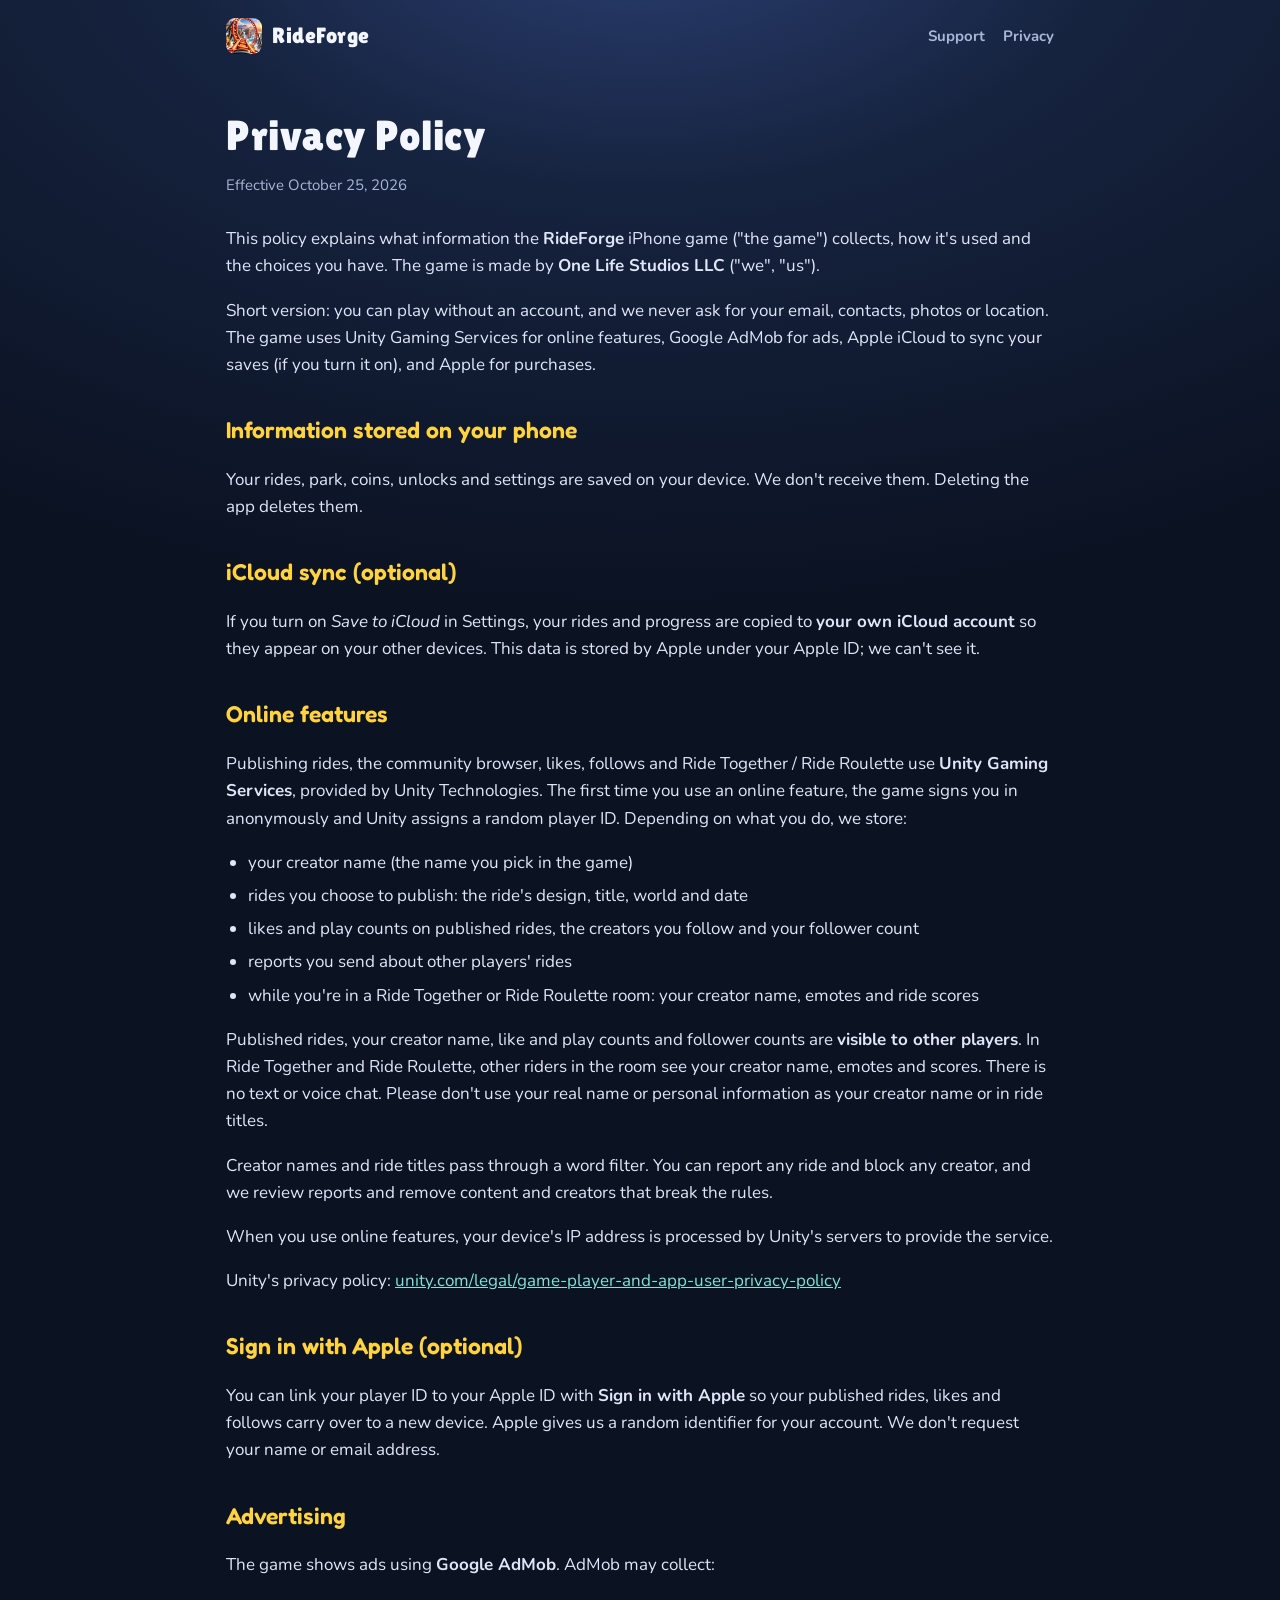
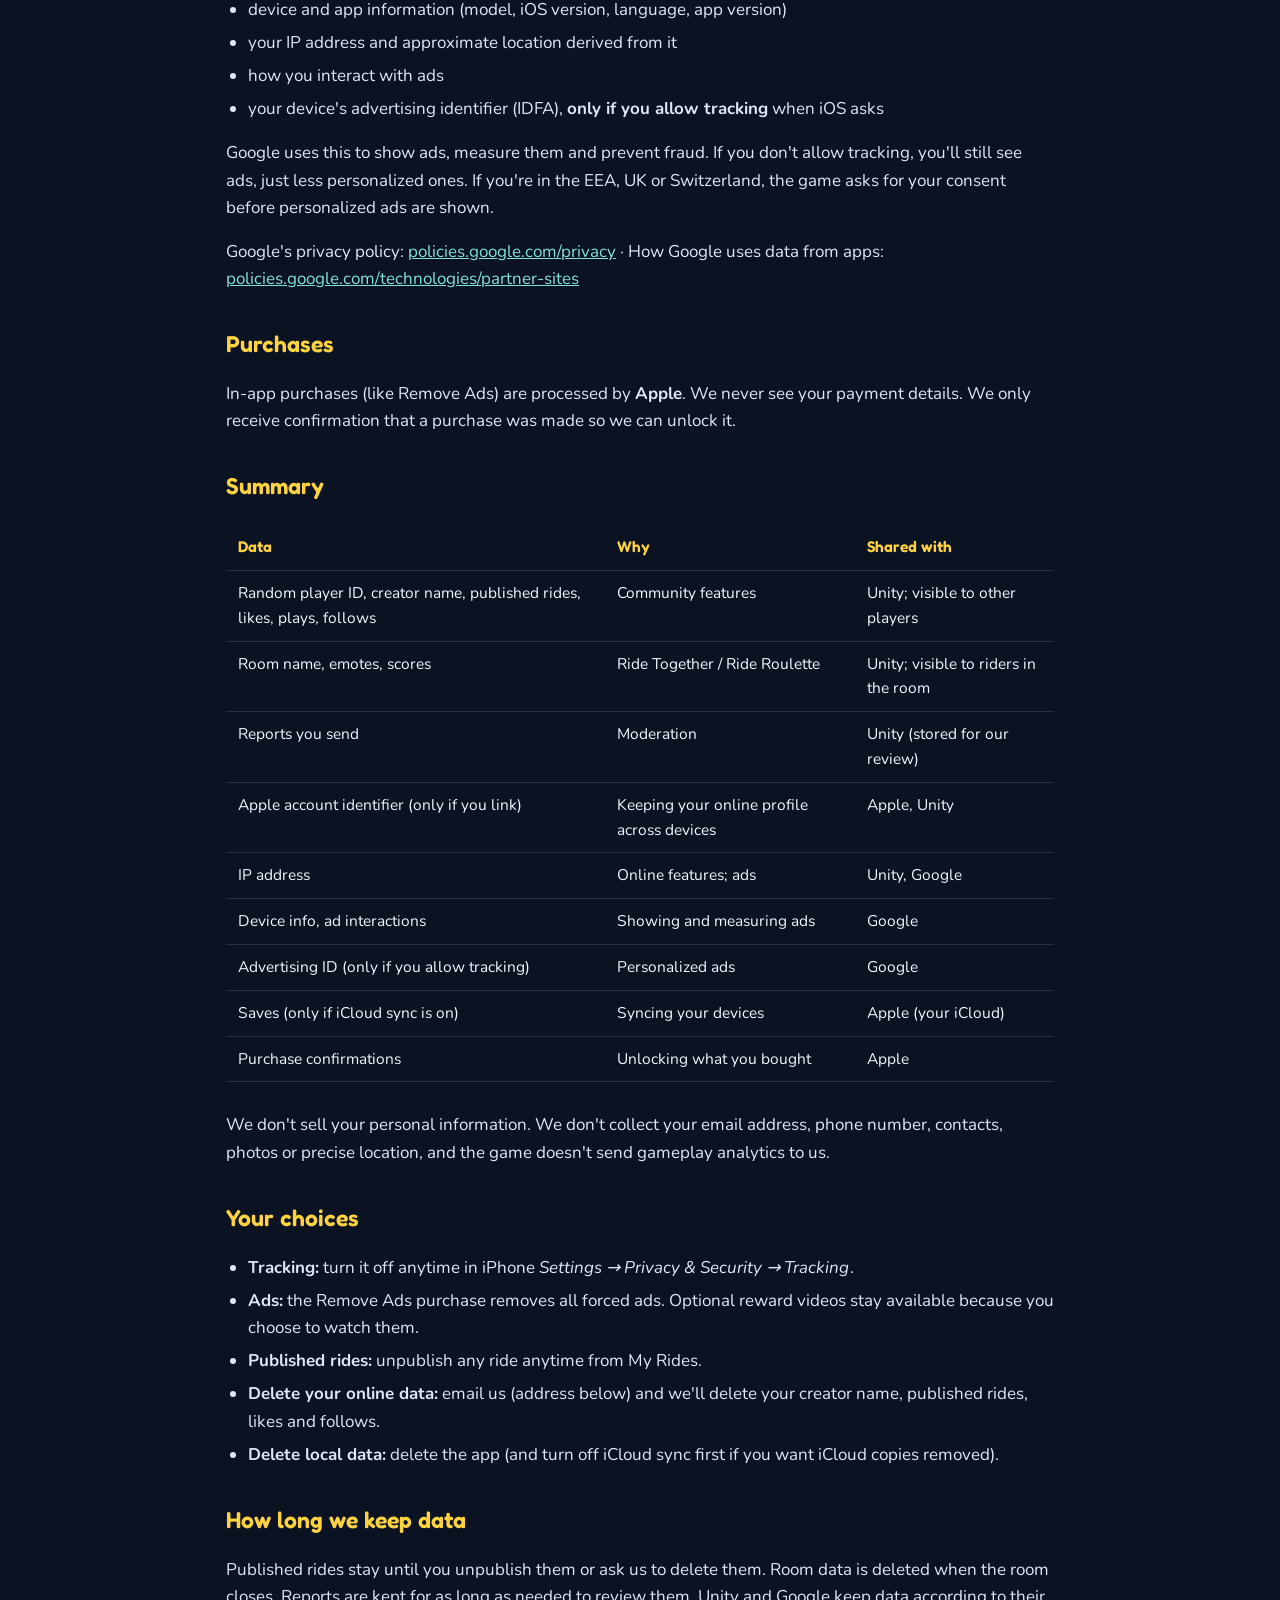
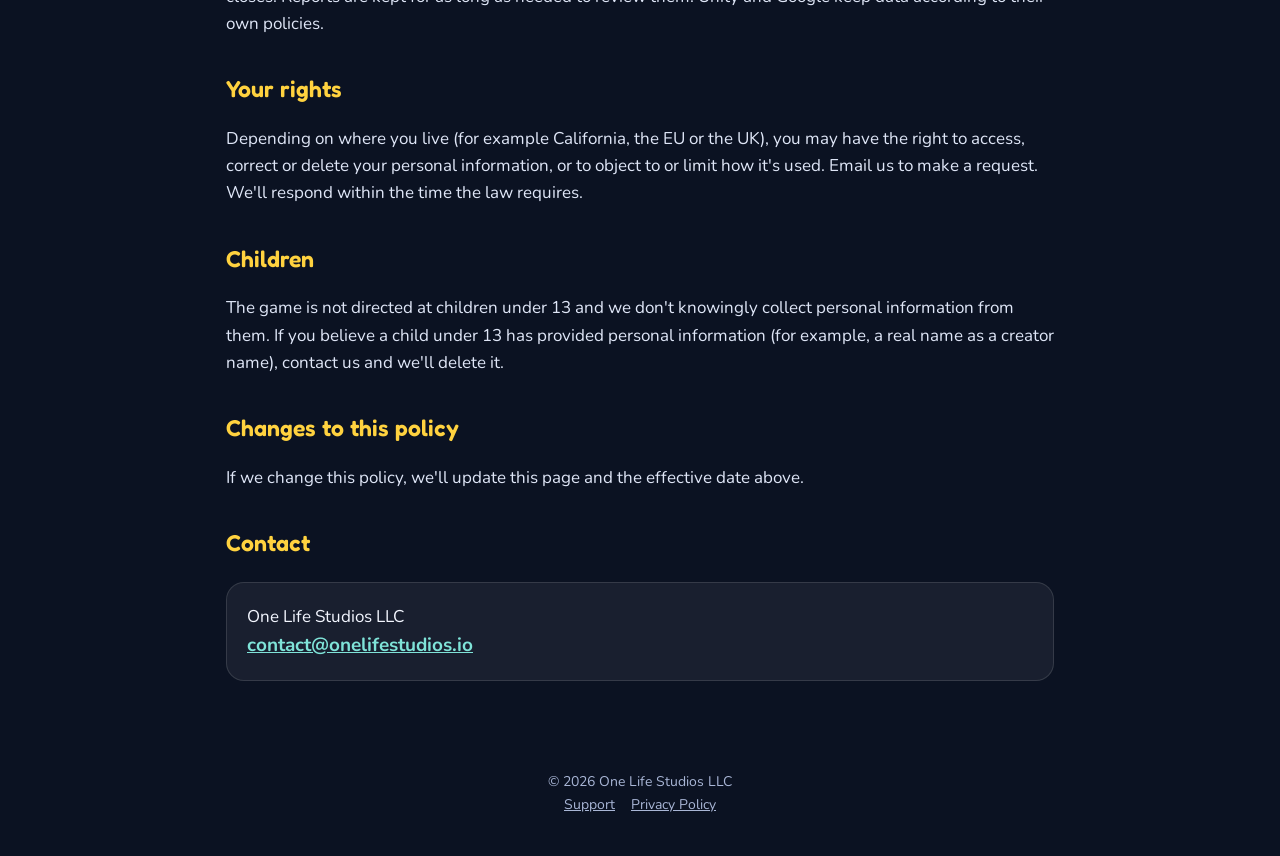
==== privacy/index.html @ 77f00dbc "RideForge website: home, support, privacy policy, app-ads.txt Co-Authored-By: Claude Opus 5.5 <norep" ====
<!doctype html>
<html lang="en">
<head>
<meta charset="utf-8">
<meta name="viewport" content="width=device-width, initial-scale=1">
<title>Privacy Policy — RideForge</title>
<meta name="description" content="Privacy Policy for the RideForge iPhone game.">
<link rel="icon" href="../img/favicon.png">
<link rel="apple-touch-icon" href="../img/apple-touch-icon.png">
<link rel="stylesheet" href="../style.css">
</head>
<body>
<div class="wrap">
  <header class="top">
    <a class="brand" href="../"><img src="../img/favicon.png" alt=""><span>RideForge</span></a>
    <nav><a href="../support/">Support</a><a href="../privacy/">Privacy</a></nav>
  </header>
  <article class="doc">
    <h1>Privacy Policy</h1>
    <p class="updated">Effective October 25, 2026</p>

    <p>This policy explains what information the <strong>RideForge</strong> iPhone game ("the game") collects, how it's used and the choices you have. The game is made by <strong>One Life Studios LLC</strong> ("we", "us").</p>
    <p>Short version: you can play without an account, and we never ask for your email, contacts, photos or location. The game uses Unity Gaming Services for online features, Google AdMob for ads, Apple iCloud to sync your saves (if you turn it on), and Apple for purchases.</p>

    <h2>Information stored on your phone</h2>
    <p>Your rides, park, coins, unlocks and settings are saved on your device. We don't receive them. Deleting the app deletes them.</p>

    <h2>iCloud sync (optional)</h2>
    <p>If you turn on <em>Save to iCloud</em> in Settings, your rides and progress are copied to <strong>your own iCloud account</strong> so they appear on your other devices. This data is stored by Apple under your Apple ID; we can't see it.</p>

    <h2>Online features</h2>
    <p>Publishing rides, the community browser, likes, follows and Ride Together / Ride Roulette use <strong>Unity Gaming Services</strong>, provided by Unity Technologies. The first time you use an online feature, the game signs you in anonymously and Unity assigns a random player ID. Depending on what you do, we store:</p>
    <ul>
      <li>your creator name (the name you pick in the game)</li>
      <li>rides you choose to publish: the ride's design, title, world and date</li>
      <li>likes and play counts on published rides, the creators you follow and your follower count</li>
      <li>reports you send about other players' rides</li>
      <li>while you're in a Ride Together or Ride Roulette room: your creator name, emotes and ride scores</li>
    </ul>
    <p>Published rides, your creator name, like and play counts and follower counts are <strong>visible to other players</strong>. In Ride Together and Ride Roulette, other riders in the room see your creator name, emotes and scores. There is no text or voice chat. Please don't use your real name or personal information as your creator name or in ride titles.</p>
    <p>Creator names and ride titles pass through a word filter. You can report any ride and block any creator, and we review reports and remove content and creators that break the rules.</p>
    <p>When you use online features, your device's IP address is processed by Unity's servers to provide the service.</p>
    <p>Unity's privacy policy: <a href="https://unity.com/legal/game-player-and-app-user-privacy-policy">unity.com/legal/game-player-and-app-user-privacy-policy</a></p>

    <h2>Sign in with Apple (optional)</h2>
    <p>You can link your player ID to your Apple ID with <strong>Sign in with Apple</strong> so your published rides, likes and follows carry over to a new device. Apple gives us a random identifier for your account. We don't request your name or email address.</p>

    <h2>Advertising</h2>
    <p>The game shows ads using <strong>Google AdMob</strong>. AdMob may collect:</p>
    <ul>
      <li>device and app information (model, iOS version, language, app version)</li>
      <li>your IP address and approximate location derived from it</li>
      <li>how you interact with ads</li>
      <li>your device's advertising identifier (IDFA), <strong>only if you allow tracking</strong> when iOS asks</li>
    </ul>
    <p>Google uses this to show ads, measure them and prevent fraud. If you don't allow tracking, you'll still see ads, just less personalized ones. If you're in the EEA, UK or Switzerland, the game asks for your consent before personalized ads are shown.</p>
    <p>Google's privacy policy: <a href="https://policies.google.com/privacy">policies.google.com/privacy</a> · How Google uses data from apps: <a href="https://policies.google.com/technologies/partner-sites">policies.google.com/technologies/partner-sites</a></p>

    <h2>Purchases</h2>
    <p>In-app purchases (like Remove Ads) are processed by <strong>Apple</strong>. We never see your payment details. We only receive confirmation that a purchase was made so we can unlock it.</p>

    <h2>Summary</h2>
    <div class="table-scroll">
    <table>
      <tr><th>Data</th><th>Why</th><th>Shared with</th></tr>
      <tr><td>Random player ID, creator name, published rides, likes, plays, follows</td><td>Community features</td><td>Unity; visible to other players</td></tr>
      <tr><td>Room name, emotes, scores</td><td>Ride Together / Ride Roulette</td><td>Unity; visible to riders in the room</td></tr>
      <tr><td>Reports you send</td><td>Moderation</td><td>Unity (stored for our review)</td></tr>
      <tr><td>Apple account identifier (only if you link)</td><td>Keeping your online profile across devices</td><td>Apple, Unity</td></tr>
      <tr><td>IP address</td><td>Online features; ads</td><td>Unity, Google</td></tr>
      <tr><td>Device info, ad interactions</td><td>Showing and measuring ads</td><td>Google</td></tr>
      <tr><td>Advertising ID (only if you allow tracking)</td><td>Personalized ads</td><td>Google</td></tr>
      <tr><td>Saves (only if iCloud sync is on)</td><td>Syncing your devices</td><td>Apple (your iCloud)</td></tr>
      <tr><td>Purchase confirmations</td><td>Unlocking what you bought</td><td>Apple</td></tr>
    </table>
    </div>
    <p>We don't sell your personal information. We don't collect your email address, phone number, contacts, photos or precise location, and the game doesn't send gameplay analytics to us.</p>

    <h2>Your choices</h2>
    <ul>
      <li><strong>Tracking:</strong> turn it off anytime in iPhone <em>Settings → Privacy &amp; Security → Tracking</em>.</li>
      <li><strong>Ads:</strong> the Remove Ads purchase removes all forced ads. Optional reward videos stay available because you choose to watch them.</li>
      <li><strong>Published rides:</strong> unpublish any ride anytime from My Rides.</li>
      <li><strong>Delete your online data:</strong> email us (address below) and we'll delete your creator name, published rides, likes and follows.</li>
      <li><strong>Delete local data:</strong> delete the app (and turn off iCloud sync first if you want iCloud copies removed).</li>
    </ul>

    <h2>How long we keep data</h2>
    <p>Published rides stay until you unpublish them or ask us to delete them. Room data is deleted when the room closes. Reports are kept for as long as needed to review them. Unity and Google keep data according to their own policies.</p>

    <h2>Your rights</h2>
    <p>Depending on where you live (for example California, the EU or the UK), you may have the right to access, correct or delete your personal information, or to object to or limit how it's used. Email us to make a request. We'll respond within the time the law requires.</p>

    <h2>Children</h2>
    <p>The game is not directed at children under 13 and we don't knowingly collect personal information from them. If you believe a child under 13 has provided personal information (for example, a real name as a creator name), contact us and we'll delete it.</p>

    <h2>Changes to this policy</h2>
    <p>If we change this policy, we'll update this page and the effective date above.</p>

    <h2>Contact</h2>
    <div class="contact">
      One Life Studios LLC<br>
      <a href="mailto:contact@onelifestudios.io">contact@onelifestudios.io</a>
    </div>
  </article>
  <footer>
    © 2026 One Life Studios LLC
    <br><a href="../support/">Support</a><a href="../privacy/">Privacy Policy</a>
  </footer>
</div>
</body>
</html>
---- style.css ----
@import url('https://fonts.googleapis.com/css2?family=Lilita+One&family=Fredoka:wght@500;600;700&family=Nunito:wght@400;600;700&display=swap');

:root {
  --bg-1: #16233f;
  --bg-2: #0b1222;
  --card: rgba(255, 255, 255, 0.06);
  --card-border: rgba(255, 255, 255, 0.12);
  --text: #f3f6ff;
  --muted: #a9b6d6;
  --coral: #ff5a5f;
  --coral-deep: #d9434a;
  --sun: #ffd23f;
  --teal: #22c3b5;
  --link: #7fe3d8;
}

* { box-sizing: border-box; }
html, body { margin: 0; padding: 0; }

body {
  background: radial-gradient(1200px 700px at 50% -10%, #2b3f73 0%, var(--bg-1) 40%, var(--bg-2) 100%) fixed;
  background-color: var(--bg-2);
  color: var(--text);
  font-family: 'Nunito', system-ui, -apple-system, sans-serif;
  font-size: 17px;
  line-height: 1.6;
  min-height: 100vh;
}

a { color: var(--link); }
.wrap { max-width: 860px; margin: 0 auto; padding: 0 16px; }

header.top { display: flex; align-items: center; justify-content: space-between; padding: 18px 0; }
header.top a.brand {
  display: flex; align-items: center; gap: 10px;
  font-family: 'Lilita One', 'Fredoka', sans-serif; font-size: 22px; letter-spacing: 0.5px;
  color: var(--text); text-decoration: none;
}
header.top a.brand img { width: 36px; height: 36px; border-radius: 9px; }
header.top nav a { color: var(--muted); text-decoration: none; margin-left: 18px; font-weight: 700; font-size: 15px; }
header.top nav a:hover { color: var(--text); }

.hero { text-align: center; padding: 36px 0 20px; }
.hero img.icon {
  width: 168px; height: 168px; border-radius: 38px;
  box-shadow: 0 18px 50px rgba(0, 0, 0, 0.5), 0 0 0 1px rgba(255,255,255,0.08);
}
.hero h1 {
  font-family: 'Lilita One', 'Fredoka', sans-serif; font-weight: 400;
  font-size: clamp(48px, 10vw, 80px); line-height: 1.05; letter-spacing: 1px;
  margin: 26px 0 6px; color: #fff;
  text-shadow: 0 5px 0 var(--coral-deep), 0 12px 30px rgba(0,0,0,0.45);
}
.hero .sub { font-family: 'Fredoka', sans-serif; font-weight: 600; color: var(--sun); font-size: 22px; margin: 0 0 10px; letter-spacing: 2px; }
.hero p.tag { font-size: 19px; color: var(--muted); margin: 0 auto 28px; max-width: 560px; }

.btn {
  display: inline-block; font-family: 'Fredoka', sans-serif; font-weight: 600; font-size: 19px;
  padding: 14px 28px; border-radius: 16px; text-decoration: none;
  background: linear-gradient(180deg, var(--coral), var(--coral-deep)); color: #fff;
  box-shadow: 0 5px 0 #9e2d33;
}
.btn.soon { opacity: 0.9; cursor: default; }

.shots { display: grid; grid-template-columns: repeat(3, 1fr); gap: 10px; margin: 36px 0 8px; }
.shots img { width: 100%; aspect-ratio: 16 / 9; object-fit: cover; border-radius: 14px; border: 1px solid var(--card-border); display: block; }

.steps { display: grid; grid-template-columns: repeat(3, 1fr); gap: 12px; margin: 34px 0 0; text-align: center; }
.steps div { font-family: 'Lilita One', sans-serif; font-size: 26px; letter-spacing: 1px; padding: 14px; border-radius: 16px; background: var(--card); border: 1px solid var(--card-border); }
.steps span { display: block; font-size: 15px; color: var(--sun); font-family: 'Fredoka', sans-serif; font-weight: 600; letter-spacing: 2px; }

.features { display: grid; grid-template-columns: repeat(auto-fit, minmax(230px, 1fr)); gap: 14px; margin: 34px 0 44px; }
.card { background: var(--card); border: 1px solid var(--card-border); border-radius: 18px; padding: 18px 20px; }
.card h3 { font-family: 'Fredoka', sans-serif; font-weight: 600; margin: 0 0 6px; font-size: 19px; color: var(--sun); }
.card p { margin: 0; color: var(--muted); font-size: 15.5px; }

article.doc { padding: 20px 0 40px; }
article.doc h1 { font-family: 'Lilita One', 'Fredoka', sans-serif; font-weight: 400; font-size: 42px; letter-spacing: 0.5px; margin: 10px 0 4px; }
article.doc .updated { color: var(--muted); margin: 0 0 28px; font-size: 15px; }
article.doc h2 { font-family: 'Fredoka', sans-serif; font-weight: 600; font-size: 23px; margin: 34px 0 8px; color: var(--sun); }
article.doc p, article.doc li { color: #dfe6f7; }
article.doc ul { padding-left: 22px; }
article.doc li { margin: 6px 0; }
article.doc table { width: 100%; border-collapse: collapse; margin: 12px 0; font-size: 15.5px; }
article.doc th, article.doc td { text-align: left; padding: 10px 12px; border-bottom: 1px solid var(--card-border); vertical-align: top; }
article.doc th { color: var(--sun); font-family: 'Fredoka', sans-serif; font-weight: 600; }
.table-scroll { overflow-x: auto; }

details { background: var(--card); border: 1px solid var(--card-border); border-radius: 14px; padding: 14px 18px; margin: 10px 0; }
details summary { cursor: pointer; font-weight: 700; }
details p { margin: 10px 0 0; }

.contact { background: var(--card); border: 1px solid var(--card-border); border-radius: 18px; padding: 20px; margin: 20px 0; }
.contact a { font-weight: 700; font-size: 19px; }

footer { text-align: center; color: var(--muted); font-size: 14px; padding: 30px 0 40px; }
footer a { color: var(--muted); margin: 0 8px; }

@media (max-width: 600px) {
  .shots { grid-template-columns: repeat(2, 1fr); }
  .steps div { font-size: 20px; padding: 10px 6px; }
  header.top nav a { margin-left: 12px; font-size: 14px; }
}
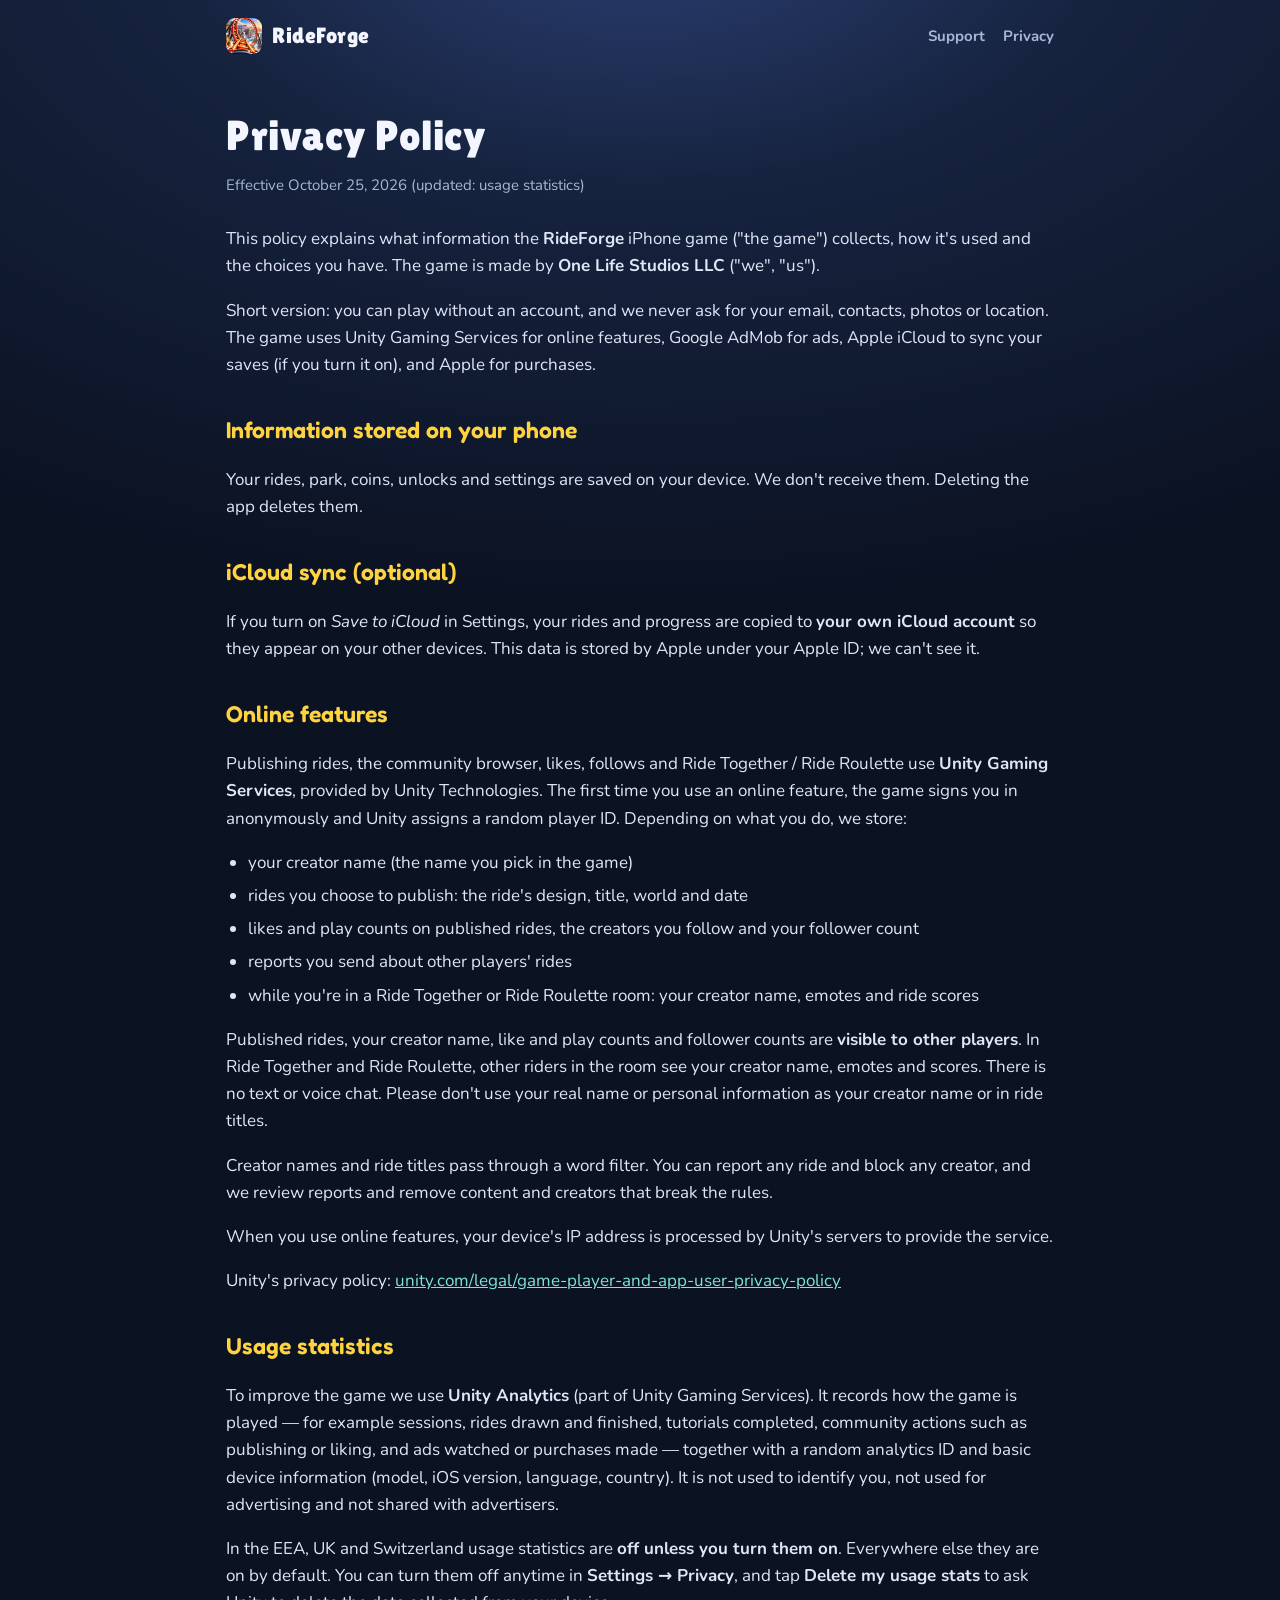
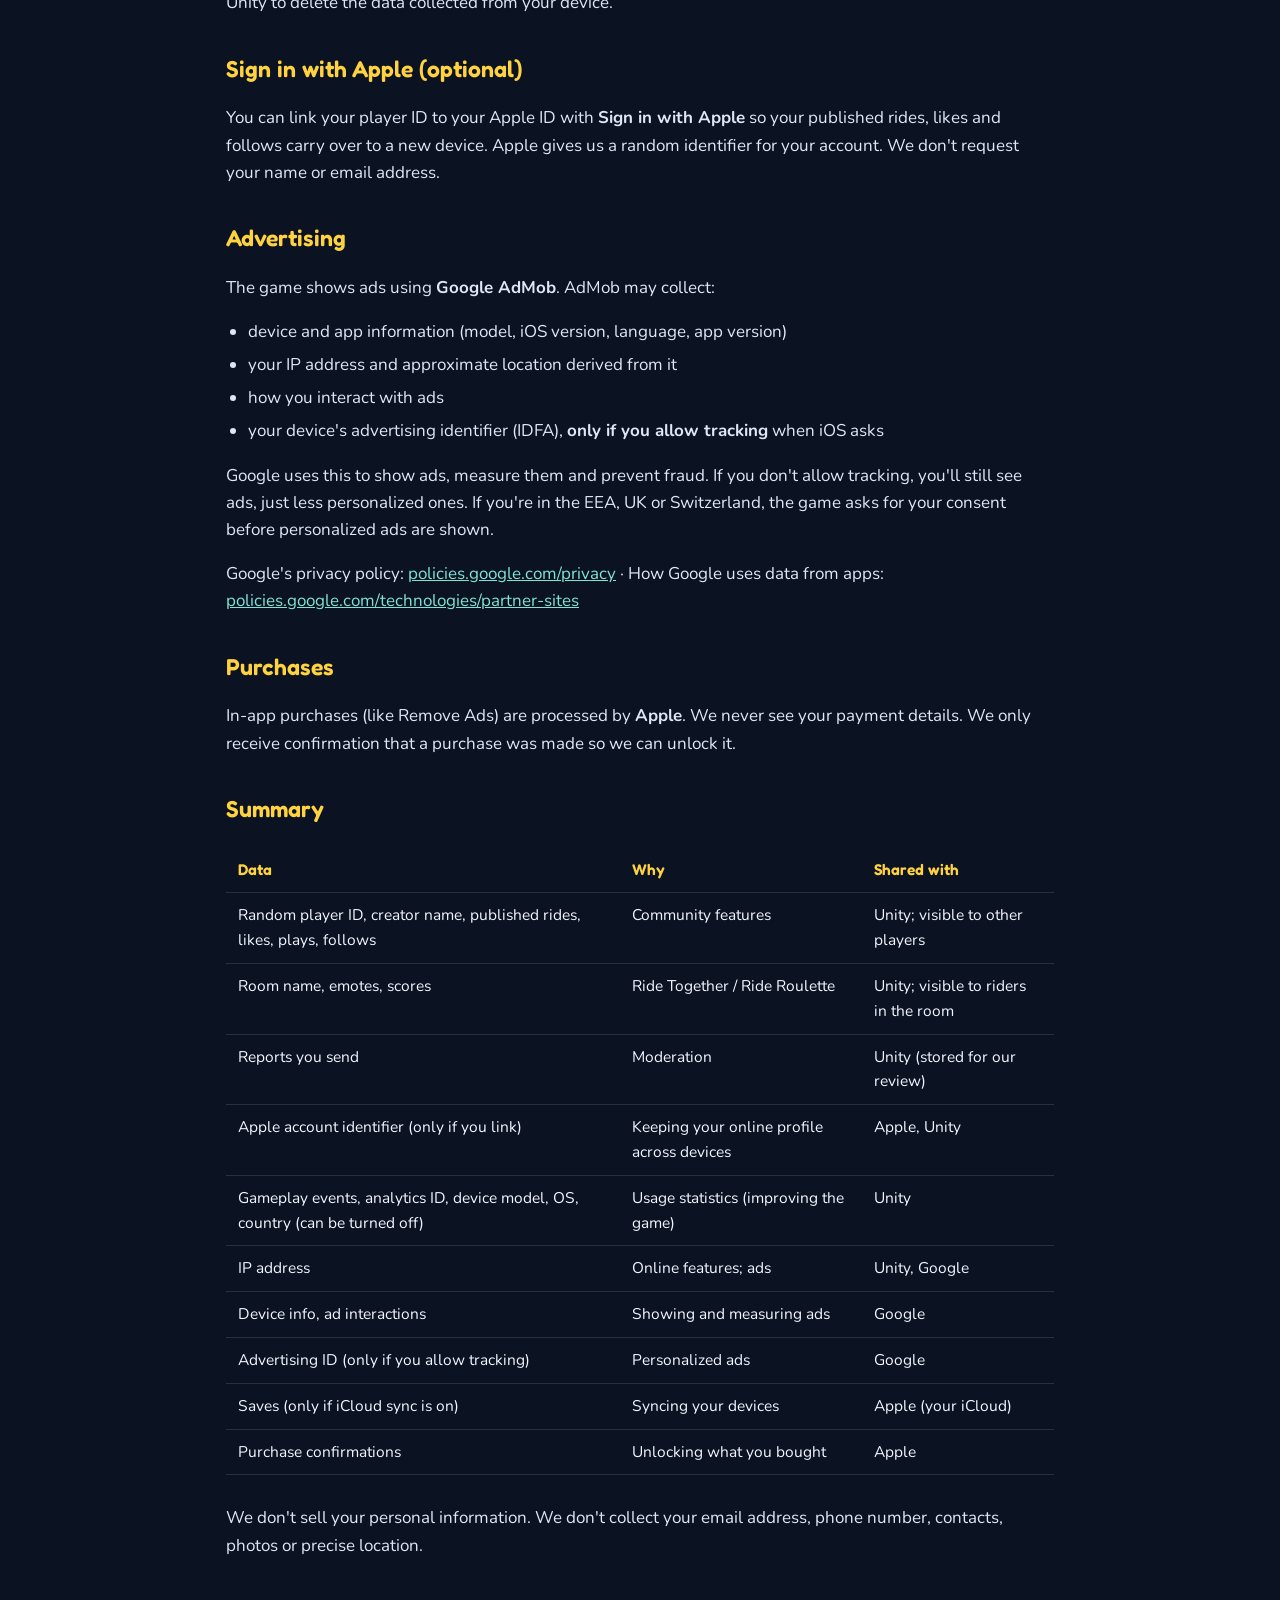
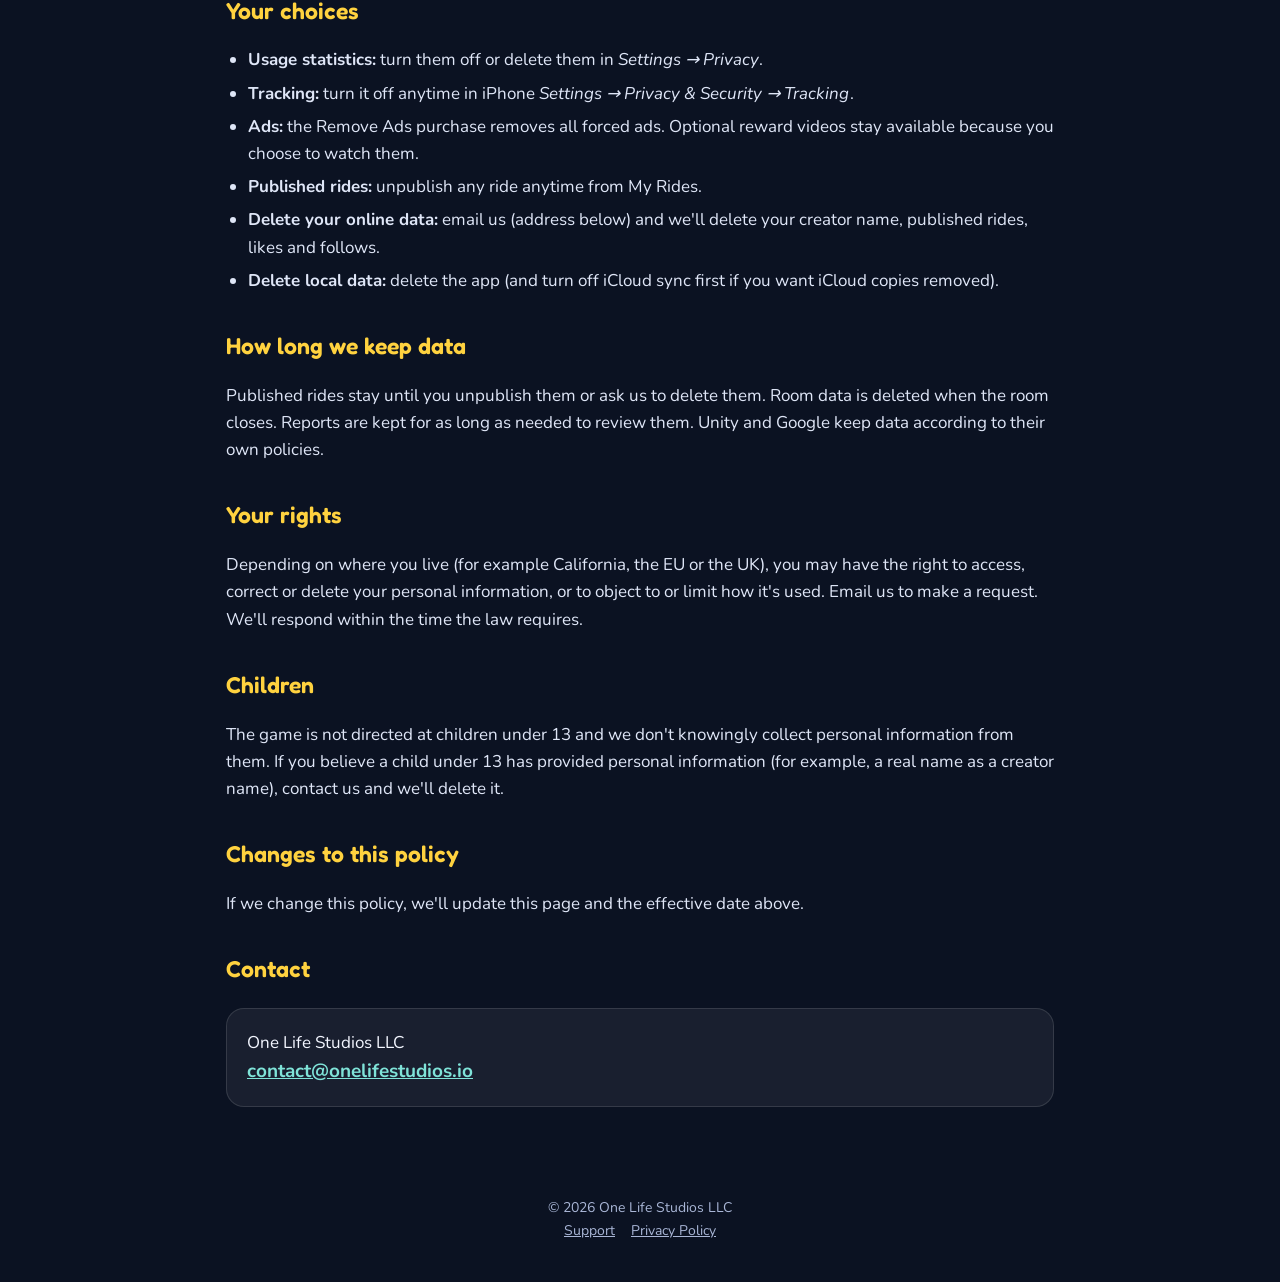
==== commit b40b335f: "Privacy policy: add optional usage statistics (Unity Analytics) Co-Authored-By: Claude Opus 5.5 <nor" ====
--- a/privacy/index.html
+++ b/privacy/index.html
@@ -17,7 +17,7 @@
   </header>
   <article class="doc">
     <h1>Privacy Policy</h1>
-    <p class="updated">Effective October 25, 2026</p>
+    <p class="updated">Effective October 25, 2026 (updated: usage statistics)</p>
 
     <p>This policy explains what information the <strong>RideForge</strong> iPhone game ("the game") collects, how it's used and the choices you have. The game is made by <strong>One Life Studios LLC</strong> ("we", "us").</p>
     <p>Short version: you can play without an account, and we never ask for your email, contacts, photos or location. The game uses Unity Gaming Services for online features, Google AdMob for ads, Apple iCloud to sync your saves (if you turn it on), and Apple for purchases.</p>
@@ -41,6 +41,10 @@
     <p>Creator names and ride titles pass through a word filter. You can report any ride and block any creator, and we review reports and remove content and creators that break the rules.</p>
     <p>When you use online features, your device's IP address is processed by Unity's servers to provide the service.</p>
     <p>Unity's privacy policy: <a href="https://unity.com/legal/game-player-and-app-user-privacy-policy">unity.com/legal/game-player-and-app-user-privacy-policy</a></p>
+
+    <h2>Usage statistics</h2>
+    <p>To improve the game we use <strong>Unity Analytics</strong> (part of Unity Gaming Services). It records how the game is played — for example sessions, rides drawn and finished, tutorials completed, community actions such as publishing or liking, and ads watched or purchases made — together with a random analytics ID and basic device information (model, iOS version, language, country). It is not used to identify you, not used for advertising and not shared with advertisers.</p>
+    <p>In the EEA, UK and Switzerland usage statistics are <strong>off unless you turn them on</strong>. Everywhere else they are on by default. You can turn them off anytime in <strong>Settings → Privacy</strong>, and tap <strong>Delete my usage stats</strong> to ask Unity to delete the data collected from your device.</p>
 
     <h2>Sign in with Apple (optional)</h2>
     <p>You can link your player ID to your Apple ID with <strong>Sign in with Apple</strong> so your published rides, likes and follows carry over to a new device. Apple gives us a random identifier for your account. We don't request your name or email address.</p>
@@ -67,6 +71,7 @@
       <tr><td>Room name, emotes, scores</td><td>Ride Together / Ride Roulette</td><td>Unity; visible to riders in the room</td></tr>
       <tr><td>Reports you send</td><td>Moderation</td><td>Unity (stored for our review)</td></tr>
       <tr><td>Apple account identifier (only if you link)</td><td>Keeping your online profile across devices</td><td>Apple, Unity</td></tr>
+      <tr><td>Gameplay events, analytics ID, device model, OS, country (can be turned off)</td><td>Usage statistics (improving the game)</td><td>Unity</td></tr>
       <tr><td>IP address</td><td>Online features; ads</td><td>Unity, Google</td></tr>
       <tr><td>Device info, ad interactions</td><td>Showing and measuring ads</td><td>Google</td></tr>
       <tr><td>Advertising ID (only if you allow tracking)</td><td>Personalized ads</td><td>Google</td></tr>
@@ -74,10 +79,11 @@
       <tr><td>Purchase confirmations</td><td>Unlocking what you bought</td><td>Apple</td></tr>
     </table>
     </div>
-    <p>We don't sell your personal information. We don't collect your email address, phone number, contacts, photos or precise location, and the game doesn't send gameplay analytics to us.</p>
+    <p>We don't sell your personal information. We don't collect your email address, phone number, contacts, photos or precise location.</p>
 
     <h2>Your choices</h2>
     <ul>
+      <li><strong>Usage statistics:</strong> turn them off or delete them in <em>Settings → Privacy</em>.</li>
       <li><strong>Tracking:</strong> turn it off anytime in iPhone <em>Settings → Privacy &amp; Security → Tracking</em>.</li>
       <li><strong>Ads:</strong> the Remove Ads purchase removes all forced ads. Optional reward videos stay available because you choose to watch them.</li>
       <li><strong>Published rides:</strong> unpublish any ride anytime from My Rides.</li>
